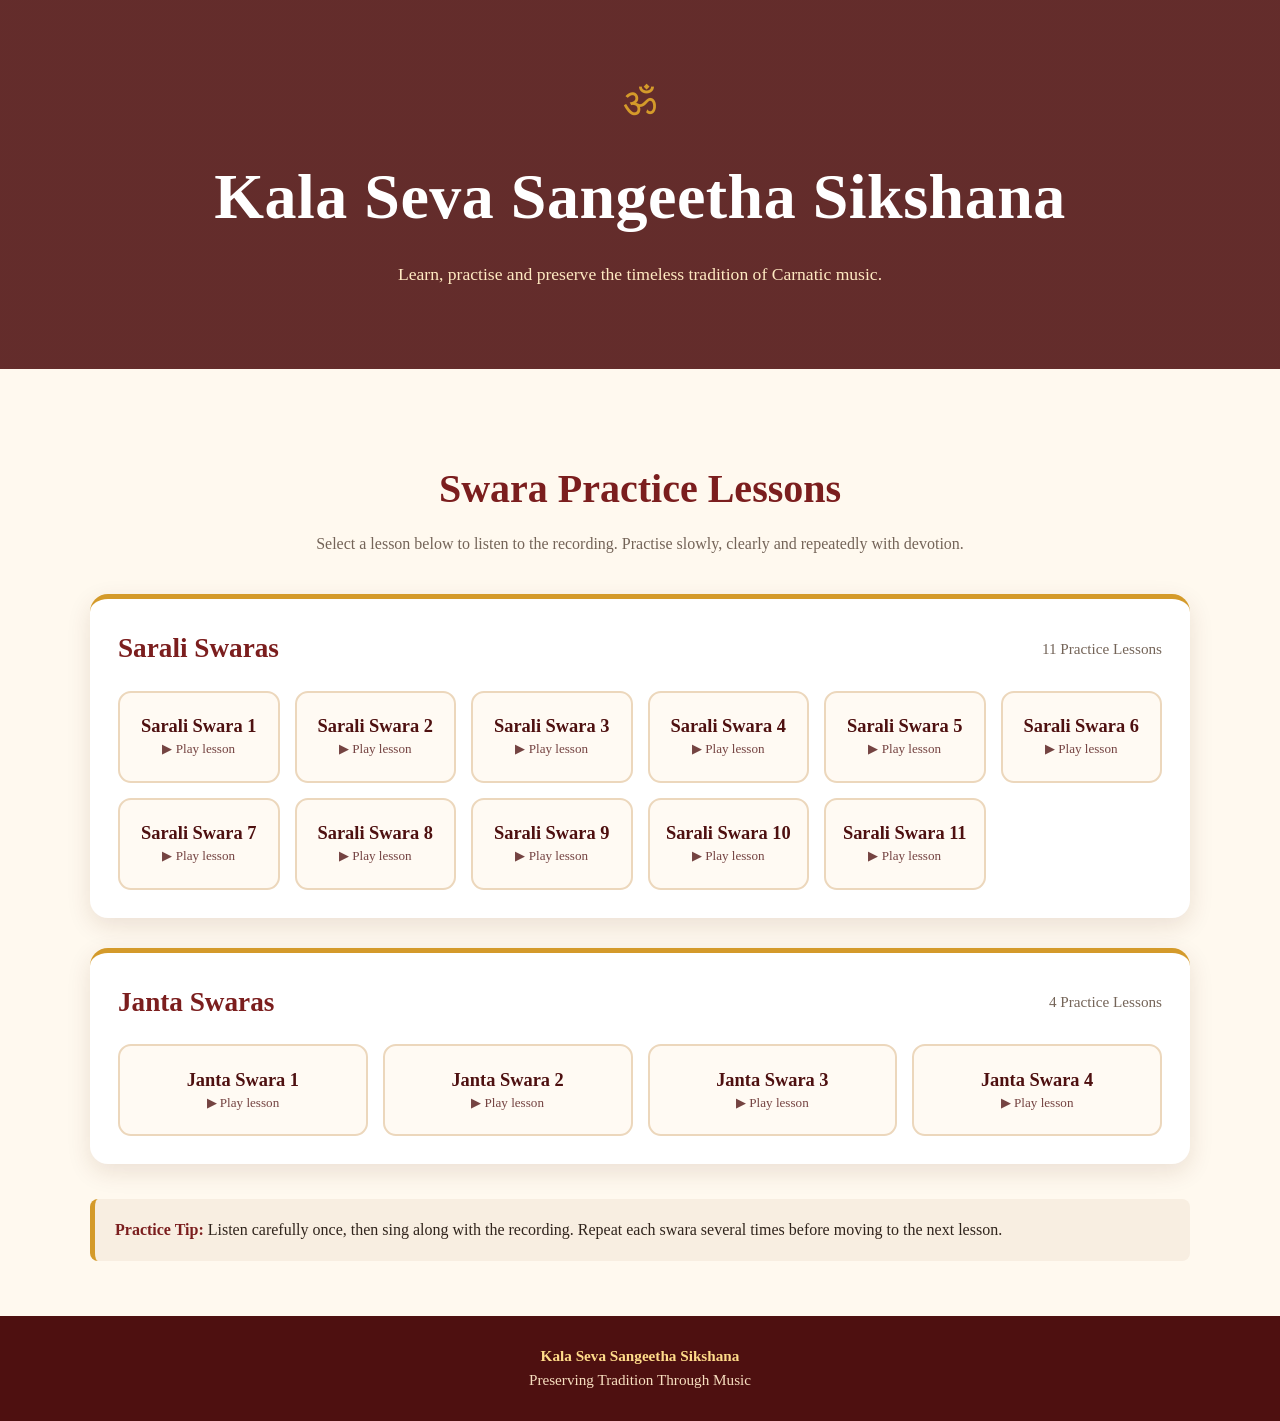
==== audio.html @ 8ab67279 "Audio recordings of the sarali and Janta swaras" ====
<!DOCTYPE html>
<html lang="en">
<head>
    <meta charset="UTF-8" />
    <meta name="viewport" content="width=device-width, initial-scale=1.0" />

    <title>Swara Lessons | Kala Seva Sangeetha Sikshana</title>

    <meta
            name="description"
            content="Practice Sarali Swaras and Janta Swaras with Kala Seva Sangeetha Sikshana."
    />

    <style>
        :root {
          --primary: #7b1e1e;
          --primary-dark: #4e1010;
          --gold: #d49a2a;
          --cream: #fff9ef;
          --light: #f8eee1;
          --text: #30241c;
          --muted: #746458;
          --white: #ffffff;
          --shadow: 0 8px 25px rgba(87, 45, 15, 0.12);
        }

        * {
          box-sizing: border-box;
        }

        body {
          margin: 0;
          font-family: Georgia, "Times New Roman", serif;
          color: var(--text);
          background: var(--cream);
          line-height: 1.6;
        }

        header {
          background:
            linear-gradient(rgba(78, 16, 16, 0.88), rgba(78, 16, 16, 0.88)),
            url("https://images.unsplash.com/photo-1516280440614-37939bbacd81?auto=format&fit=crop&w=1800&q=80")
            center/cover;
          color: var(--white);
          text-align: center;
          padding: 70px 20px 80px;
        }

        header h1 {
          margin: 0;
          font-size: clamp(2rem, 5vw, 4rem);
          letter-spacing: 0.5px;
        }

        header p {
          margin: 12px auto 0;
          max-width: 700px;
          font-size: 1.1rem;
          color: #ffeac2;
        }

        .om-symbol {
          color: var(--gold);
          font-size: 2.5rem;
          margin-bottom: 12px;
        }

        main {
          width: min(1100px, 92%);
          margin: 0 auto;
          padding: 55px 0;
        }

        .intro {
          text-align: center;
          max-width: 780px;
          margin: 0 auto 38px;
        }

        .intro h2 {
          color: var(--primary);
          font-size: clamp(1.7rem, 4vw, 2.5rem);
          margin-bottom: 10px;
        }

        .intro p {
          color: var(--muted);
          margin-top: 0;
        }

        .lesson-section {
          background: var(--white);
          border-radius: 18px;
          box-shadow: var(--shadow);
          padding: 28px;
          margin-bottom: 30px;
          border-top: 5px solid var(--gold);
        }

        .lesson-heading {
          display: flex;
          justify-content: space-between;
          align-items: center;
          gap: 15px;
          flex-wrap: wrap;
          margin-bottom: 20px;
        }

        .lesson-heading h3 {
          margin: 0;
          color: var(--primary);
          font-size: 1.7rem;
        }

        .lesson-heading span {
          color: var(--muted);
          font-size: 0.95rem;
        }

        .swara-grid {
          display: grid;
          grid-template-columns: repeat(auto-fit, minmax(145px, 1fr));
          gap: 15px;
        }

        .swara-button {
          position: relative;
          border: 2px solid #ecd7bc;
          border-radius: 13px;
          background: #fffaf3;
          color: var(--primary-dark);
          padding: 18px 12px;
          min-height: 92px;
          cursor: pointer;
          font-family: inherit;
          font-size: 1rem;
          font-weight: bold;
          transition: 0.2s ease;
        }

        .swara-button:hover,
        .swara-button:focus-visible {
          border-color: var(--gold);
          background: #fff1d9;
          transform: translateY(-3px);
          outline: none;
        }

        .swara-button.playing {
          background: var(--primary);
          color: var(--white);
          border-color: var(--primary);
          transform: scale(1.03);
        }

        .swara-number {
          display: block;
          font-size: 1.15rem;
          margin-bottom: 4px;
        }

        .play-label {
          display: block;
          font-size: 0.82rem;
          font-weight: normal;
          opacity: 0.78;
        }

        .player-panel {
          display: none;
          align-items: center;
          gap: 18px;
          flex-wrap: wrap;
          background: var(--primary-dark);
          color: var(--white);
          border-radius: 15px;
          padding: 18px 20px;
          margin-top: 30px;
        }

        .player-panel.visible {
          display: flex;
        }

        .player-info {
          flex: 1;
          min-width: 220px;
        }

        .player-info strong {
          display: block;
          color: #ffdc8a;
          font-size: 1.1rem;
        }

        .player-info small {
          color: #f8dfc0;
        }

        audio {
          width: min(100%, 430px);
          height: 42px;
        }

        .practice-note {
          background: var(--light);
          border-left: 5px solid var(--gold);
          padding: 18px 20px;
          border-radius: 8px;
          margin-top: 35px;
          color: var(--text);
        }

        .practice-note strong {
          color: var(--primary);
        }

        footer {
          background: var(--primary-dark);
          color: #f8dfc0;
          text-align: center;
          padding: 28px 20px;
          font-size: 0.95rem;
        }

        footer strong {
          color: #ffdc8a;
        }

        @media (max-width: 600px) {
          header {
            padding: 52px 18px 62px;
          }

          main {
            width: 94%;
            padding: 35px 0;
          }

          .lesson-section {
            padding: 20px 15px;
          }

          .swara-grid {
            grid-template-columns: repeat(2, 1fr);
            gap: 10px;
          }

          .swara-button {
            min-height: 82px;
            padding: 13px 7px;
          }

          .player-panel {
            padding: 15px;
          }

          audio {
            width: 100%;
          }
        }
    </style>
</head>

<body>

<header>
    <div class="om-symbol">ॐ</div>
    <h1>Kala Seva Sangeetha Sikshana</h1>
    <p>Learn, practise and preserve the timeless tradition of Carnatic music.</p>
</header>

<main>
    <section class="intro">
        <h2>Swara Practice Lessons</h2>
        <p>
            Select a lesson below to listen to the recording. Practise slowly,
            clearly and repeatedly with devotion.
        </p>
    </section>

    <!-- Sarali Swaras -->
    <section class="lesson-section">
        <div class="lesson-heading">
            <h3>Sarali Swaras</h3>
            <span>11 Practice Lessons</span>
        </div>

        <div class="swara-grid">
            <button class="swara-button"
                    data-title="Sarali Swara 1"
                    data-audio="audio/sarali-01.m4a">
                <span class="swara-number">Sarali Swara 1</span>
                <span class="play-label">▶ Play lesson</span>
            </button>

            <button class="swara-button"
                    data-title="Sarali Swara 2"
                    data-audio="audio/sarali-02.m4a">
                <span class="swara-number">Sarali Swara 2</span>
                <span class="play-label">▶ Play lesson</span>
            </button>

            <button class="swara-button"
                    data-title="Sarali Swara 3"
                    data-audio="audio/sarali-03.m4a">
                <span class="swara-number">Sarali Swara 3</span>
                <span class="play-label">▶ Play lesson</span>
            </button>

            <button class="swara-button"
                    data-title="Sarali Swara 4"
                    data-audio="audio/sarali-04.m4a">
                <span class="swara-number">Sarali Swara 4</span>
                <span class="play-label">▶ Play lesson</span>
            </button>

            <button class="swara-button"
                    data-title="Sarali Swara 5"
                    data-audio="audio/sarali-05.m4a">
                <span class="swara-number">Sarali Swara 5</span>
                <span class="play-label">▶ Play lesson</span>
            </button>

            <button class="swara-button"
                    data-title="Sarali Swara 6"
                    data-audio="audio/sarali-06.m4a">
                <span class="swara-number">Sarali Swara 6</span>
                <span class="play-label">▶ Play lesson</span>
            </button>

            <button class="swara-button"
                    data-title="Sarali Swara 7"
                    data-audio="audio/sarali-07.m4a">
                <span class="swara-number">Sarali Swara 7</span>
                <span class="play-label">▶ Play lesson</span>
            </button>

            <button class="swara-button"
                    data-title="Sarali Swara 8"
                    data-audio="audio/sarali-08.m4a">
                <span class="swara-number">Sarali Swara 8</span>
                <span class="play-label">▶ Play lesson</span>
            </button>

            <button class="swara-button"
                    data-title="Sarali Swara 9"
                    data-audio="audio/sarali-09.m4a">
                <span class="swara-number">Sarali Swara 9</span>
                <span class="play-label">▶ Play lesson</span>
            </button>

            <button class="swara-button"
                    data-title="Sarali Swara 10"
                    data-audio="audio/sarali-10.m4a">
                <span class="swara-number">Sarali Swara 10</span>
                <span class="play-label">▶ Play lesson</span>
            </button>

            <button class="swara-button"
                    data-title="Sarali Swara 11"
                    data-audio="audio/sarali-11.m4a">
                <span class="swara-number">Sarali Swara 11</span>
                <span class="play-label">▶ Play lesson</span>
            </button>
        </div>
    </section>

    <!-- Janta Swaras -->
    <section class="lesson-section">
        <div class="lesson-heading">
            <h3>Janta Swaras</h3>
            <span>4 Practice Lessons</span>
        </div>

        <div class="swara-grid">
            <button class="swara-button"
                    data-title="Janta Swara 1"
                    data-audio="audio/janta-01.m4a">
                <span class="swara-number">Janta Swara 1</span>
                <span class="play-label">▶ Play lesson</span>
            </button>

            <button class="swara-button"
                    data-title="Janta Swara 2"
                    data-audio="audio/janta-02.m4a">
                <span class="swara-number">Janta Swara 2</span>
                <span class="play-label">▶ Play lesson</span>
            </button>

            <button class="swara-button"
                    data-title="Janta Swara 3"
                    data-audio="audio/janta-03.m4a">
                <span class="swara-number">Janta Swara 3</span>
                <span class="play-label">▶ Play lesson</span>
            </button>

            <button class="swara-button"
                    data-title="Janta Swara 4"
                    data-audio="audio/janta-04.m4a">
                <span class="swara-number">Janta Swara 4</span>
                <span class="play-label">▶ Play lesson</span>
            </button>
        </div>
    </section>

    <div class="player-panel" id="playerPanel">
        <div class="player-info">
            <strong id="nowPlaying">Now Playing</strong>
            <small>Use the controls to pause, resume or adjust the volume.</small>
        </div>

        <audio
                id="audioPlayer"
                controls
                controlslist="nodownload"
                preload="none"
                oncontextmenu="return false">
            Your browser does not support audio playback.
        </audio>
    </div>

    <div class="practice-note">
        <strong>Practice Tip:</strong>
        Listen carefully once, then sing along with the recording. Repeat each
        swara several times before moving to the next lesson.
    </div>
</main>

<footer>
    <strong>Kala Seva Sangeetha Sikshana</strong><br />
    Preserving Tradition Through Music
</footer>

<script>
    const buttons = document.querySelectorAll(".swara-button");
    const audioPlayer = document.getElementById("audioPlayer");
    const playerPanel = document.getElementById("playerPanel");
    const nowPlaying = document.getElementById("nowPlaying");

    buttons.forEach(function (button) {
      button.addEventListener("click", function () {
        const audioFile = button.dataset.audio;
        const lessonTitle = button.dataset.title;

        buttons.forEach(function (item) {
          item.classList.remove("playing");
          item.querySelector(".play-label").textContent = "▶ Play lesson";
        });

        if (audioPlayer.src.includes(audioFile) && !audioPlayer.paused) {
          audioPlayer.pause();
          button.querySelector(".play-label").textContent = "▶ Play lesson";
          button.classList.remove("playing");
          return;
        }
        audioPlayer.setAttribute("controlsList", "nodownload");
        audioPlayer.setAttribute("disablePictureInPicture", "");
        audioPlayer.setAttribute("controls", "");


        audioPlayer.src = audioFile;
        nowPlaying.textContent = lessonTitle;
        playerPanel.classList.add("visible");

        button.classList.add("playing");
        button.querySelector(".play-label").textContent = "⏸ Playing";

        audioPlayer.play().catch(function (error) {
          console.log("Audio playback requires user interaction:", error);
        });

        playerPanel.scrollIntoView({
          behavior: "smooth",
          block: "nearest"
        });
      });
    });

    audioPlayer.addEventListener("ended", function () {
      buttons.forEach(function (button) {
        button.classList.remove("playing");
        button.querySelector(".play-label").textContent = "▶ Play lesson";
      });
    });

    audioPlayer.addEventListener("pause", function () {
      buttons.forEach(function (button) {
        if (!audioPlayer.ended) {
          button.querySelector(".play-label").textContent = "▶ Resume";
        }
      });
    });
</script>

</body>
</html>
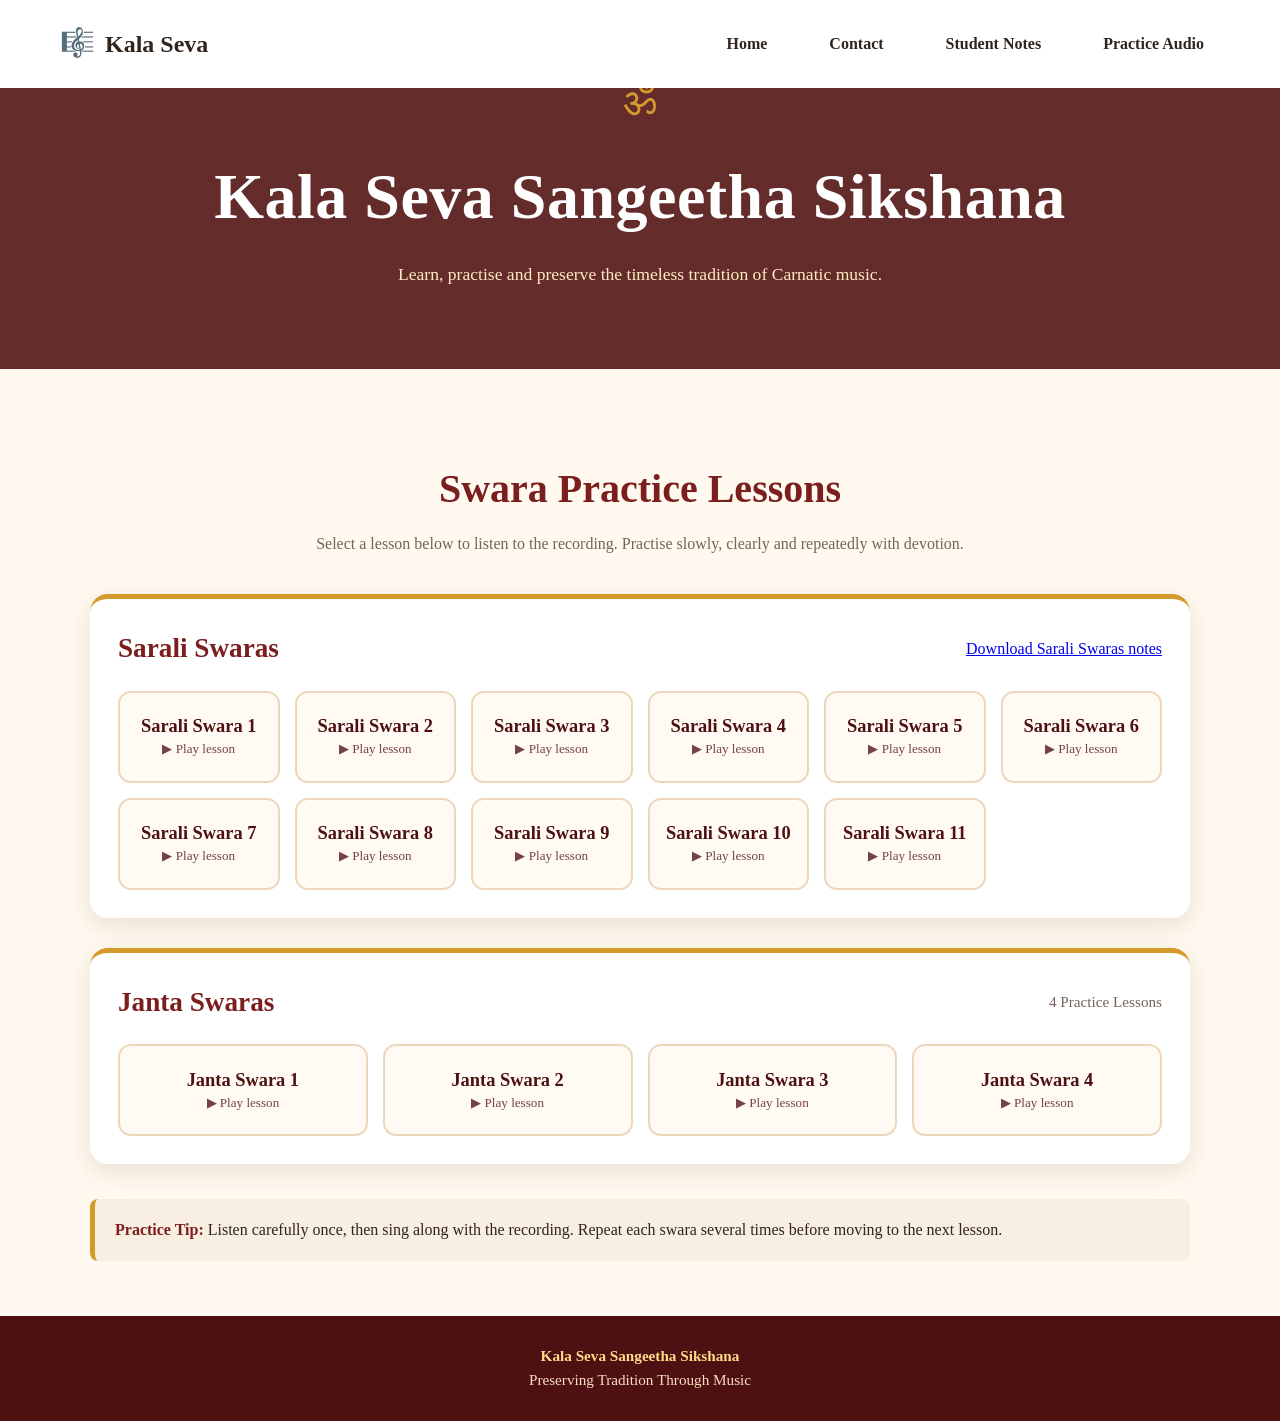
==== commit 48f385f9: "Audio recordings of the sarali and Janta swaras" ====
--- a/audio.html
+++ b/audio.html
@@ -1,8 +1,8 @@
 <!DOCTYPE html>
 <html lang="en">
 <head>
-    <meta charset="UTF-8" />
-    <meta name="viewport" content="width=device-width, initial-scale=1.0" />
+    <meta charset="UTF-8"/>
+    <meta name="viewport" content="width=device-width, initial-scale=1.0"/>
 
     <title>Swara Lessons | Kala Seva Sangeetha Sikshana</title>
 
@@ -35,6 +35,138 @@
           background: var(--cream);
           line-height: 1.6;
         }
+
+        /* Navigation */
+        .navbar {
+            position: fixed;
+            top: 0;
+            width: 100%;
+            background: var(--white);
+            box-shadow: 0 2px 20px var(--shadow);
+            z-index: 1000;
+            transition: var(--transition);
+        }
+
+        .nav-container {
+            max-width: 1200px;
+            margin: 0 auto;
+            padding: 15px 20px;
+            display: flex;
+            justify-content: space-between;
+            align-items: center;
+        }
+
+        .nav-brand {
+            display: flex;
+            align-items: center;
+            gap: 10px;
+            font-size: 24px;
+            font-weight: 700;
+            color: var(--maroon);
+        }
+
+        .brand-icon {
+            font-size: 28px;
+        }
+
+        .nav-menu {
+            display: flex;
+            list-style: none;
+            gap: 30px;
+        }
+
+        .nav-link {
+            color: var(--dark-brown);
+            text-decoration: none;
+            font-weight: 600;
+            padding: 8px 16px;
+            transition: var(--transition);
+            border-radius: 25px;
+        }
+
+        .nav-link:hover,
+        .nav-link.active {
+            background: var(--saffron);
+            color: var(--white);
+        }
+
+        .nav-toggle {
+            display: none;
+            background: none;
+            border: none;
+            cursor: pointer;
+            padding: 10px;
+        }
+
+        .toggle-icon {
+            width: 25px;
+            height: 3px;
+            background: var(--maroon);
+            position: relative;
+            transition: var(--transition);
+        }
+
+        .toggle-icon::before,
+        .toggle-icon::after {
+            content: '';
+            position: absolute;
+            width: 25px;
+            height: 3px;
+            background: var(--maroon);
+            transition: var(--transition);
+        }
+
+        .toggle-icon::before {
+            top: -8px;
+        }
+
+        .toggle-icon::after {
+            top: 8px;
+        }
+
+        /* Mobile Navigation */
+        @media (max-width: 768px) {
+            .nav-toggle {
+                display: block;
+            }
+
+            .nav-menu {
+                position: fixed;
+                top: 70px;
+                left: 0;
+                width: 100%;
+                background: var(--white);
+                flex-direction: column;
+                padding: 20px;
+                gap: 15px;
+                transform: translateY(-150%);
+                transition: var(--transition);
+                box-shadow: 0 5px 20px var(--shadow);
+            }
+
+            .nav-menu.active {
+                transform: translateY(0);
+            }
+        }
+
+        /* Utility Classes */
+        .hidden {
+            display: none !important;
+        }
+
+        .visible {
+            display: block !important;
+        }
+
+        .js-enabled {
+            /* JavaScript is enabled */
+        }
+
+        .keyboard-nav *:focus {
+            outline: 2px solid var(--saffron);
+            outline-offset: 2px;
+        }
+
 
         header {
           background:
@@ -263,6 +395,23 @@
 </head>
 
 <body>
+<nav class="navbar" id="navbar">
+    <div class="nav-container">
+        <div class="nav-brand">
+            <span class="brand-icon">🎼</span>
+            <span class="brand-text">Kala Seva</span>
+        </div>
+        <ul class="nav-menu" id="nav-menu">
+            <li class="nav-item"><a href="index.html" class="nav-link">Home</a></li>
+            <li class="nav-item"><a href="contact.html" class="nav-link">Contact</a></li>
+            <li class="nav-item"><a href="notes.html" class="nav-link">Student Notes</a></li>
+            <li class="nav-item"><a href="audio.html" class="nav-link">Practice Audio</a></li>
+        </ul>
+        <button class="nav-toggle" id="nav-toggle" aria-label="Toggle navigation">
+            <span class="toggle-icon"></span>
+        </button>
+    </div>
+</nav>
 
 <header>
     <div class="om-symbol">ॐ</div>
@@ -283,7 +432,7 @@
     <section class="lesson-section">
         <div class="lesson-heading">
             <h3>Sarali Swaras</h3>
-            <span>11 Practice Lessons</span>
+            <a href="notes/Sarali%20Swaramulu.pdf" download>Download Sarali Swaras notes</a>
         </div>
 
         <div class="swara-grid">
@@ -428,7 +577,7 @@
 </main>
 
 <footer>
-    <strong>Kala Seva Sangeetha Sikshana</strong><br />
+    <strong>Kala Seva Sangeetha Sikshana</strong><br/>
     Preserving Tradition Through Music
 </footer>
 
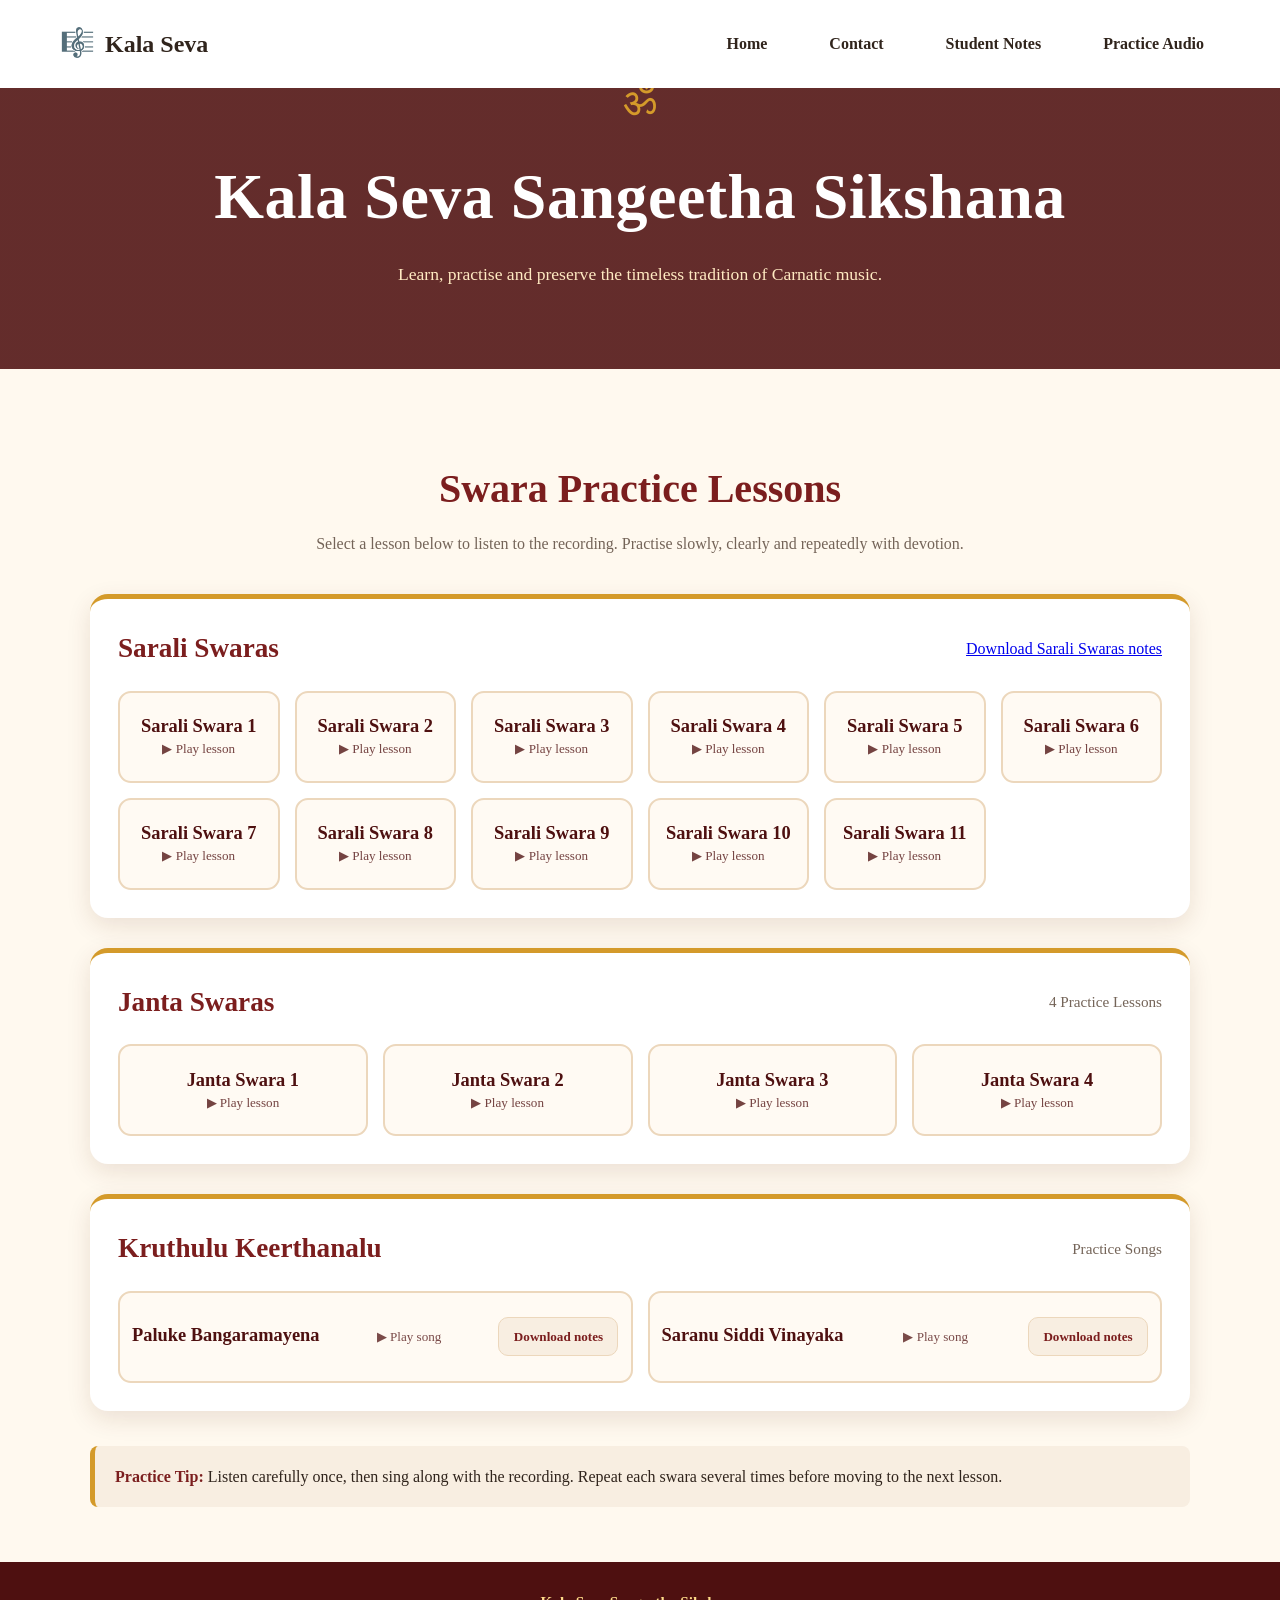
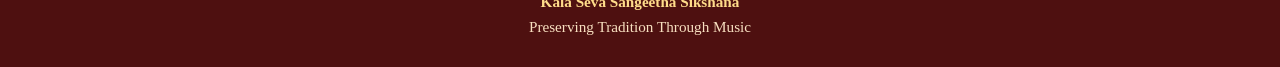
==== commit 5fc1cd5a: "added Notes for 2 more songs" ====
--- a/audio.html
+++ b/audio.html
@@ -247,6 +247,40 @@
         .lesson-heading span {
           color: var(--muted);
           font-size: 0.95rem;
+        }
+
+        .song-tile {
+            display: flex;
+            align-items: center;
+            justify-content: space-between;
+            gap: 10px;
+            flex-wrap: wrap;
+            text-align: left;
+            padding: 14px 12px;
+        }
+
+        .song-tile .swara-number {
+            margin-bottom: 2px;
+        }
+
+        .song-tile .play-label {
+            opacity: 0.75;
+        }
+
+        .notes-link {
+            display: inline-flex;
+            align-items: center;
+            justify-content: center;
+            min-width: 120px;
+            padding: 8px 10px;
+            border-radius: 10px;
+            background: var(--light);
+            color: var(--primary);
+            text-decoration: none;
+            font-size: 0.82rem;
+            font-weight: 700;
+            border: 1px solid #ecd7bc;
+            white-space: nowrap;
         }
 
         .swara-grid {
@@ -553,6 +587,29 @@
         </div>
     </section>
 
+    <!-- Kruthulu Keerthanalu -->
+    <section class="lesson-section">
+        <div class="lesson-heading">
+            <h3>Kruthulu Keerthanalu</h3>
+            <span>Practice Songs</span>
+        </div>
+
+        <div class="swara-grid">
+            <div class="song-tile swara-button" data-title="Paluke Bangaramayena" data-audio="audio/paluke-bangaramayena.mp3">
+                <span class="swara-number">Paluke Bangaramayena</span>
+                <span class="play-label">▶ Play song</span>
+                <a class="notes-link" href="notes/Paluke%20Bangaramayena.pdf" download>Download notes</a>
+            </div>
+
+            <div class="song-tile swara-button" data-title="Saranu Siddi Vinayaka" data-audio="audio/saranu-siddi-vinayaka.mp3">
+                <span class="swara-number">Saranu Siddi Vinayaka</span>
+                <span class="play-label">▶ Play song</span>
+                <a class="notes-link" href="notes/Saranu%20Siddi%20Vinayaka.pdf" download>Download notes</a>
+            </div>
+
+        </div>
+    </section>
+
     <div class="player-panel" id="playerPanel">
         <div class="player-info">
             <strong id="nowPlaying">Now Playing</strong>
@@ -562,7 +619,6 @@
         <audio
                 id="audioPlayer"
                 controls
-                controlslist="nodownload"
                 preload="none"
                 oncontextmenu="return false">
             Your browser does not support audio playback.
